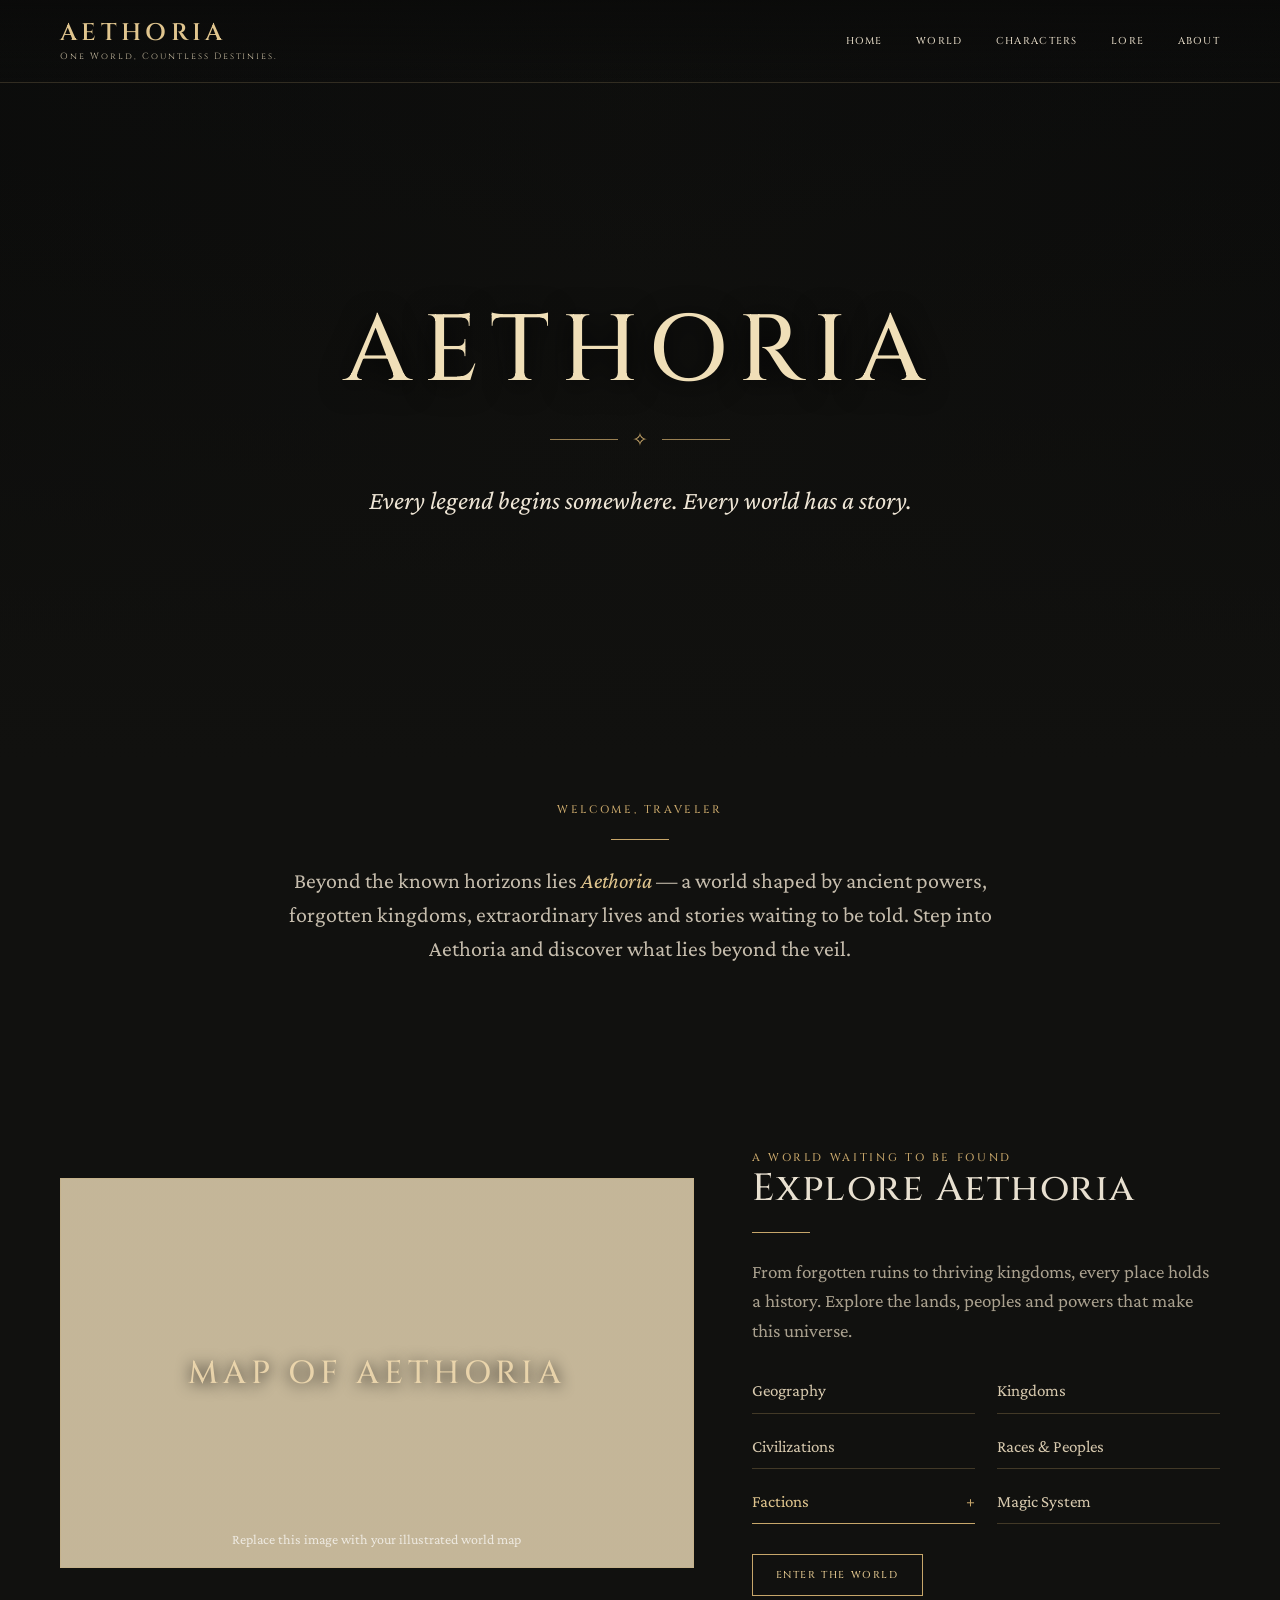
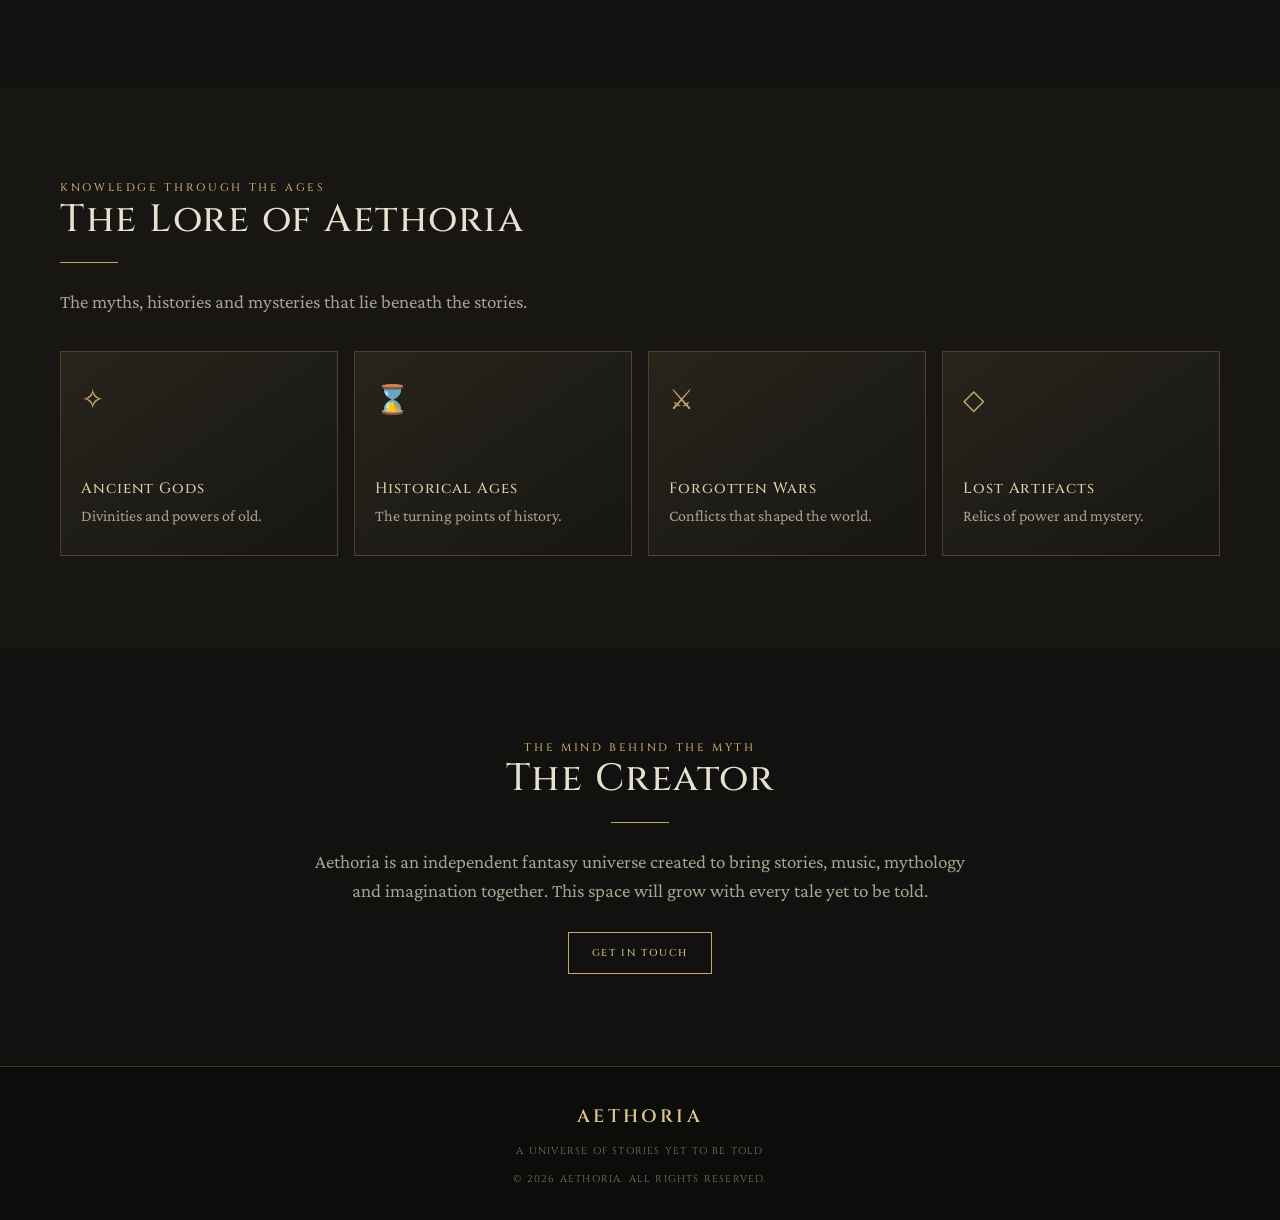
==== index.html @ 29b328fb "Update add file claude and tidy site" ====
<!DOCTYPE html>
<html lang="en">
<head>
  <meta charset="UTF-8" />
  <meta name="viewport" content="width=device-width, initial-scale=1.0" />
  <meta name="description" content="Aethoria — an epic fantasy universe of stories, kingdoms, legends and forgotten mysteries." />
  <title>AETHORIA</title>
  <link rel="preconnect" href="https://fonts.googleapis.com">
  <link rel="preconnect" href="https://fonts.gstatic.com" crossorigin>
  <link href="https://fonts.googleapis.com/css2?family=Cinzel:wght@400;500;600;700&family=Crimson+Pro:wght@400;500;600&display=swap" rel="stylesheet">
  <style>
    :root {
      --bg: #11110f;
      --panel: #1b1a16;
      --panel-2: #222019;
      --gold: #c7a66a;
      --gold-light: #e0c58e;
      --text: #e8e0d0;
      --muted: #aaa18f;
      --line: rgba(199, 166, 106, .27);
      --serif: "Crimson Pro", Georgia, serif;
      --display: "Cinzel", Georgia, serif;
      --content: 1160px;
    }

    * { box-sizing: border-box; }
    html { scroll-behavior: smooth; }
    body {
      margin: 0;
      background: var(--bg);
      color: var(--text);
      font-family: var(--serif);
      font-size: 19px;
      line-height: 1.55;
    }
    a { color: inherit; text-decoration: none; }
    button { font: inherit; }
    .container { width: min(var(--content), calc(100% - 48px)); margin: 0 auto; }
    .eyebrow {
      color: var(--gold);
      font: 500 11px/1.5 var(--display);
      letter-spacing: .24em;
      text-transform: uppercase;
    }
    .section { padding: 92px 0; }
    .section-heading { margin: 0 0 10px; font: 500 clamp(26px, 4vw, 38px)/1.2 var(--display); letter-spacing: .04em; }
    .section-intro { color: var(--muted); max-width: 620px; margin: 0 0 34px; }
    .gold-line { width: 58px; height: 1px; background: var(--gold); margin: 20px 0 24px; }

    /* Navigation */
    .site-header {
      position: absolute; z-index: 10; top: 0; left: 0; right: 0;
      border-bottom: 1px solid rgba(224, 197, 142, .18);
      background: linear-gradient(180deg, rgba(10,10,9,.76), transparent);
    }
    .nav {
      min-height: 82px; display: flex; align-items: center; justify-content: space-between; gap: 28px;
    }
    .brand { font: 600 24px/1 var(--display); letter-spacing: .18em; color: var(--gold-light); white-space: nowrap; }
    .brand small { display: block; margin-top: 7px; color: #c3b79e; font: 9px/1 var(--display); letter-spacing: .22em; }
    .nav-links { display: flex; align-items: center; gap: clamp(16px, 2.6vw, 34px); }
    .nav-links a { color: #ddd3c0; font: 500 10px var(--display); letter-spacing: .13em; transition: color .2s; }
    .nav-links a:hover { color: var(--gold-light); }
    .menu-toggle { display: none; color: var(--gold-light); background: none; border: 1px solid var(--line); padding: 8px 12px; }

    /* Hero */
    .hero {
      min-height: 760px; display: grid; place-items: center; text-align: center; position: relative; overflow: hidden;
      background:
        linear-gradient(180deg, rgba(9,10,10,.44) 0%, rgba(12,12,10,.26) 35%, #11110f 100%),
        linear-gradient(90deg, rgba(9,10,10,.52), rgba(9,10,10,.08), rgba(9,10,10,.52)),
        url("Images/ten-anh-cua-ban.jpg") center 43%/cover no-repeat;
    }
    .hero::after {
      content: ""; position: absolute; inset: auto 0 0; height: 180px;
      background: linear-gradient(transparent, var(--bg));
    }
    .hero-content { position: relative; z-index: 1; width: min(850px, calc(100% - 40px)); padding-top: 80px; }
    .hero-kicker { color: #e0c58e; font: 500 11px var(--display); letter-spacing: .34em; }
    .hero h1 { margin: 18px 0 12px; color: #f0dfb8; font: 500 clamp(48px, 10vw, 94px)/1 var(--display); letter-spacing: .12em; text-shadow: 0 4px 28px #000; }
    .hero-rule { display: flex; align-items: center; justify-content: center; gap: 14px; margin: 26px auto; color: var(--gold); }
    .hero-rule::before, .hero-rule::after { content: ""; width: 68px; height: 1px; background: var(--gold); opacity: .75; }
    .hero-tagline { color: #eee5d5; font-size: clamp(20px, 3vw, 26px); font-style: italic; margin: 0 auto 32px; }
    .button {
      display: inline-block; padding: 13px 23px; border: 1px solid var(--gold);
      color: var(--gold-light); font: 500 10px var(--display); letter-spacing: .16em; text-transform: uppercase;
      transition: .2s ease;
    }
    .button:hover { background: var(--gold); color: #17140e; }

    /* Introduction */
    .intro { text-align: center; padding-top: 42px; }
    .intro-copy { max-width: 760px; margin: 0 auto; color: #c6bdad; font-size: 22px; }
    .intro-copy em { color: var(--gold-light); }

    /* World */
    .world-layout { display: grid; grid-template-columns: 1.15fr .85fr; gap: 58px; align-items: center; }
    .map-art {
    min-height: 390px;
    position: relative;
    overflow: hidden;
    border: 1px solid var(--line);

    background:
        linear-gradient(rgba(21,18,13,.10), rgba(21,18,13,.10)),
        url("Images/aethoria-map.png") center/contain no-repeat;

    background-color: #d8c8a8;
    display: grid;
    place-items: center;
    }
    .map-art::before { content: "MAP OF AETHORIA"; color: rgba(242,220,177,.88); font: 500 clamp(20px,3vw,32px) var(--display); letter-spacing: .16em; text-shadow: 0 2px 15px #000; }
    .map-art::after { content: "Replace this image with your illustrated world map"; position: absolute; bottom: 16px; color: rgba(255,255,255,.7); font-size: 14px; }
    .world-copy p { color: var(--muted); }
    .world-list { display: grid; grid-template-columns: 1fr 1fr; gap: 12px 22px; margin: 25px 0 30px; }
    .world-list span { color: #d7c9ae; font-size: 17px; border-bottom: 1px solid var(--line); padding: 8px 0; }
    .world-toggle { color: var(--gold-light); font-size: 17px; text-align: left; background: none; border: 0; border-bottom: 1px solid var(--gold); padding: 8px 0; cursor: pointer; display: flex; justify-content: space-between; transition: color .2s; }
    .world-toggle::after { content: "+"; color: var(--gold); }
    .world-toggle[aria-expanded="true"]::after { content: "−"; }
    .world-toggle:hover { color: #f0dfb8; }

    /* Factions */
    .factions-panel { margin-top: 56px; padding-top: 40px; border-top: 1px solid var(--line); }
    .factions-panel[hidden] { display: none; }
    .faction-grid { display: grid; grid-template-columns: repeat(3, 1fr); gap: 20px; }
    .faction-card { padding: 26px 22px; border: 1px solid var(--line); background: linear-gradient(145deg, #27241c, #171612); transition: transform .25s, border-color .25s; }
    .faction-card:hover { transform: translateY(-4px); border-color: rgba(199,166,106,.55); }
    .faction-emblem { color: var(--gold); font-size: 30px; }
    .faction-card h3 { color: #e3d0a9; font: 500 17px var(--display); letter-spacing: .06em; margin: 16px 0 6px; }
    .faction-card p { color: var(--muted); font-size: 16px; margin: 0; }

    /* Lore */
    .lore { background: #171612; }
    .lore-grid { display: grid; grid-template-columns: repeat(4, 1fr); gap: 16px; }
    .lore-item { min-height: 205px; padding: 26px 20px; border: 1px solid var(--line); background: linear-gradient(145deg, #27241c, #171612); display: flex; flex-direction: column; justify-content: end; }
    .lore-symbol { color: var(--gold); font-size: 28px; margin-bottom: auto; }
    .lore-item h3 { color: #e3d0a9; font: 500 15px var(--display); letter-spacing: .06em; margin: 20px 0 5px; }
    .lore-item p { color: var(--muted); font-size: 16px; margin: 0; }

    /* Creator and footer */
    .creator { text-align: center; }
    .creator p { max-width: 650px; color: var(--muted); margin: 0 auto 26px; }
    footer { padding: 34px 0; border-top: 1px solid var(--line); background: #0c0c0a; text-align: center; }
    footer .brand { font-size: 18px; }
    footer p { color: #817969; font: 10px var(--display); letter-spacing: .12em; margin: 14px 0 0; }

    @media (max-width: 800px) {
      .nav { min-height: 72px; }
      .menu-toggle { display: block; }
      .nav-links { display: none; position: absolute; top: 72px; left: 0; right: 0; padding: 20px 24px; background: #14130f; border-bottom: 1px solid var(--line); flex-direction: column; align-items: flex-start; }
      .nav-links.open { display: flex; }
      .hero { min-height: 680px; }
      .world-layout { grid-template-columns: 1fr; gap: 30px; }
      .lore-grid { grid-template-columns: 1fr 1fr; }
      .faction-grid { grid-template-columns: 1fr 1fr; }
    }
    @media (max-width: 540px) {
      .container { width: min(100% - 32px, var(--content)); }
      .section { padding: 66px 0; }
      .hero { min-height: 620px; }
      .hero h1 { letter-spacing: .07em; }
      .lore-grid { grid-template-columns: 1fr 1fr; gap: 10px; }
      .lore-item { min-height: 175px; padding: 18px 14px; }
      .world-list { grid-template-columns: 1fr; }
      .faction-grid { grid-template-columns: 1fr; }
    }
  </style>
</head>
<body>
  <header class="site-header">
    <div class="container nav">
      <a class="brand" href="#home">AETHORIA<small>One World, Countless Destinies.</small></a>
      <button class="menu-toggle" aria-label="Toggle navigation" onclick="document.querySelector('.nav-links').classList.toggle('open')">MENU</button>
      <nav class="nav-links" aria-label="Main navigation">
        <a href="#home">HOME</a>
        <a href="#world">WORLD</a>
        <a href="#characters">CHARACTERS</a>
        <a href="#lore">LORE</a>
        <a href="#about">ABOUT</a>
      </nav>
    </div>
  </header>

  <main>
    <section class="hero" id="home">
      <div class="hero-content">
        <h1>AETHORIA</h1>
        <div class="hero-rule">✧</div>
        <p class="hero-tagline">Every legend begins somewhere. Every world has a story.</p>
      </div>
    </section>

    <section class="section intro">
      <div class="container">
        <div class="eyebrow">Welcome, traveler</div>
        <div class="gold-line" style="margin-left:auto;margin-right:auto"></div>
        <p class="intro-copy">
          Beyond the known horizons lies <em>Aethoria</em> — a world shaped by ancient powers,
          forgotten kingdoms, extraordinary lives and stories waiting to be told.
          Step into Aethoria and discover what lies beyond the veil.
        </p>
      </div>
    </section>

    <section class="section" id="world">
      <div class="container world-layout">
        <div class="map-art" role="img" aria-label="Placeholder for the illustrated map of Aethoria"></div>
        <div class="world-copy">
          <div class="eyebrow">A world waiting to be found</div>
          <h2 class="section-heading">Explore Aethoria</h2>
          <div class="gold-line"></div>
          <p>From forgotten ruins to thriving kingdoms, every place holds a history. Explore the lands, peoples and powers that make this universe.</p>
          <div class="world-list">
            <span>Geography</span><span>Kingdoms</span>
            <span>Civilizations</span><span>Races & Peoples</span>
            <button class="world-toggle" type="button" aria-expanded="false" aria-controls="factions">Factions</button><span>Magic System</span>
          </div>
          <a class="button" href="#">Enter the world</a>
        </div>
      </div>

      <div class="container factions-panel" id="factions" hidden>
        <div class="eyebrow">Powers that shape the realm</div>
        <h2 class="section-heading">The Factions</h2>
        <div class="gold-line"></div>
        <div class="faction-grid">
          <article class="faction-card">
            <div class="faction-emblem">♫</div>
            <h3>Sonic Legion</h3>
            <p>The Sonic Legion is the elite military force of the Skyrith,
              a proud and ancient race of winged beings who dwell among the highest peaks of Aethoria.
              Renowned for their extraordinary speed, aerial mastery, and unwavering discipline,
              the Legion commands the skies with unmatched precision and devastating force.
              Its warriors are among the finest of the Skyrith, bound by honor, loyalty, and an unshakable sense of superiority. To behold the Sonic Legion descending from the heavens is to witness the fury of the skies unleashed.
            </p>
          </article>
          <article class="faction-card">
            <div class="faction-emblem">⚔</div>
            <h3>Dragon Knight</h3>
            <p>Born of two worlds, yet accepted by neither, Dragon Knight is a half-blood child of the Skyrith and humankind.
              For his mixed heritage, his wings were severed in childhood, stripping him of the birthright of his mother's people.
              His mother was condemned to death, while the identity of his human father remains shrouded in mystery.
              Left to perish, he was saved by a small band of goblins, who became his unlikely companions.
              Yet fate had other plans for the outcast. Through courage, wit, and an extraordinary gift, he eventually forged a bond with a dragon - a creature few could ever hope to command.
              Now, astride his mighty companion, he wanders the vast lands of Aethoria, a lone traveler beneath the endless skies, belonging to no kingdom and bound by no borders.
            </p>
          </article>
        </div>
      </div>
    </section>

    <section class="section lore" id="lore">
      <div class="container">
        <div class="eyebrow">Knowledge through the ages</div>
        <h2 class="section-heading">The Lore of Aethoria</h2>
        <div class="gold-line"></div>
        <p class="section-intro">The myths, histories and mysteries that lie beneath the stories.</p>
        <div class="lore-grid">
          <article class="lore-item"><div class="lore-symbol">✧</div><h3>Ancient Gods</h3><p>Divinities and powers of old.</p></article>
          <article class="lore-item"><div class="lore-symbol">⌛</div><h3>Historical Ages</h3><p>The turning points of history.</p></article>
          <article class="lore-item"><div class="lore-symbol">⚔</div><h3>Forgotten Wars</h3><p>Conflicts that shaped the world.</p></article>
          <article class="lore-item"><div class="lore-symbol">◇</div><h3>Lost Artifacts</h3><p>Relics of power and mystery.</p></article>
        </div>
      </div>
    </section>

    <section class="section creator" id="about">
      <div class="container">
        <div class="eyebrow">The mind behind the myth</div>
        <h2 class="section-heading">The Creator</h2>
        <div class="gold-line" style="margin-left:auto;margin-right:auto"></div>
        <p>Aethoria is an independent fantasy universe created to bring stories, music, mythology and imagination together. This space will grow with every tale yet to be told.</p>
        <a class="button" href="mailto:hello@aethoria.com">Get in touch</a>
      </div>
    </section>
  </main>

  <footer>
    <a class="brand" href="#home">AETHORIA</a>
    <p>A UNIVERSE OF STORIES YET TO BE TOLD</p>
    <p>© <span id="year"></span> AETHORIA. ALL RIGHTS RESERVED.</p>
  </footer>

  <script>
    document.getElementById("year").textContent = new Date().getFullYear();
    document.querySelectorAll(".nav-links a").forEach(link => {
      link.addEventListener("click", () => document.querySelector(".nav-links").classList.remove("open"));
    });
    document.querySelectorAll(".world-toggle").forEach(toggle => {
      toggle.addEventListener("click", () => {
        const panel = document.getElementById(toggle.getAttribute("aria-controls"));
        const open = toggle.getAttribute("aria-expanded") !== "true";
        toggle.setAttribute("aria-expanded", open);
        panel.hidden = !open;
        if (open) panel.scrollIntoView({ behavior: "smooth", block: "start" });
      });
    });
  </script>
</body>
</html>
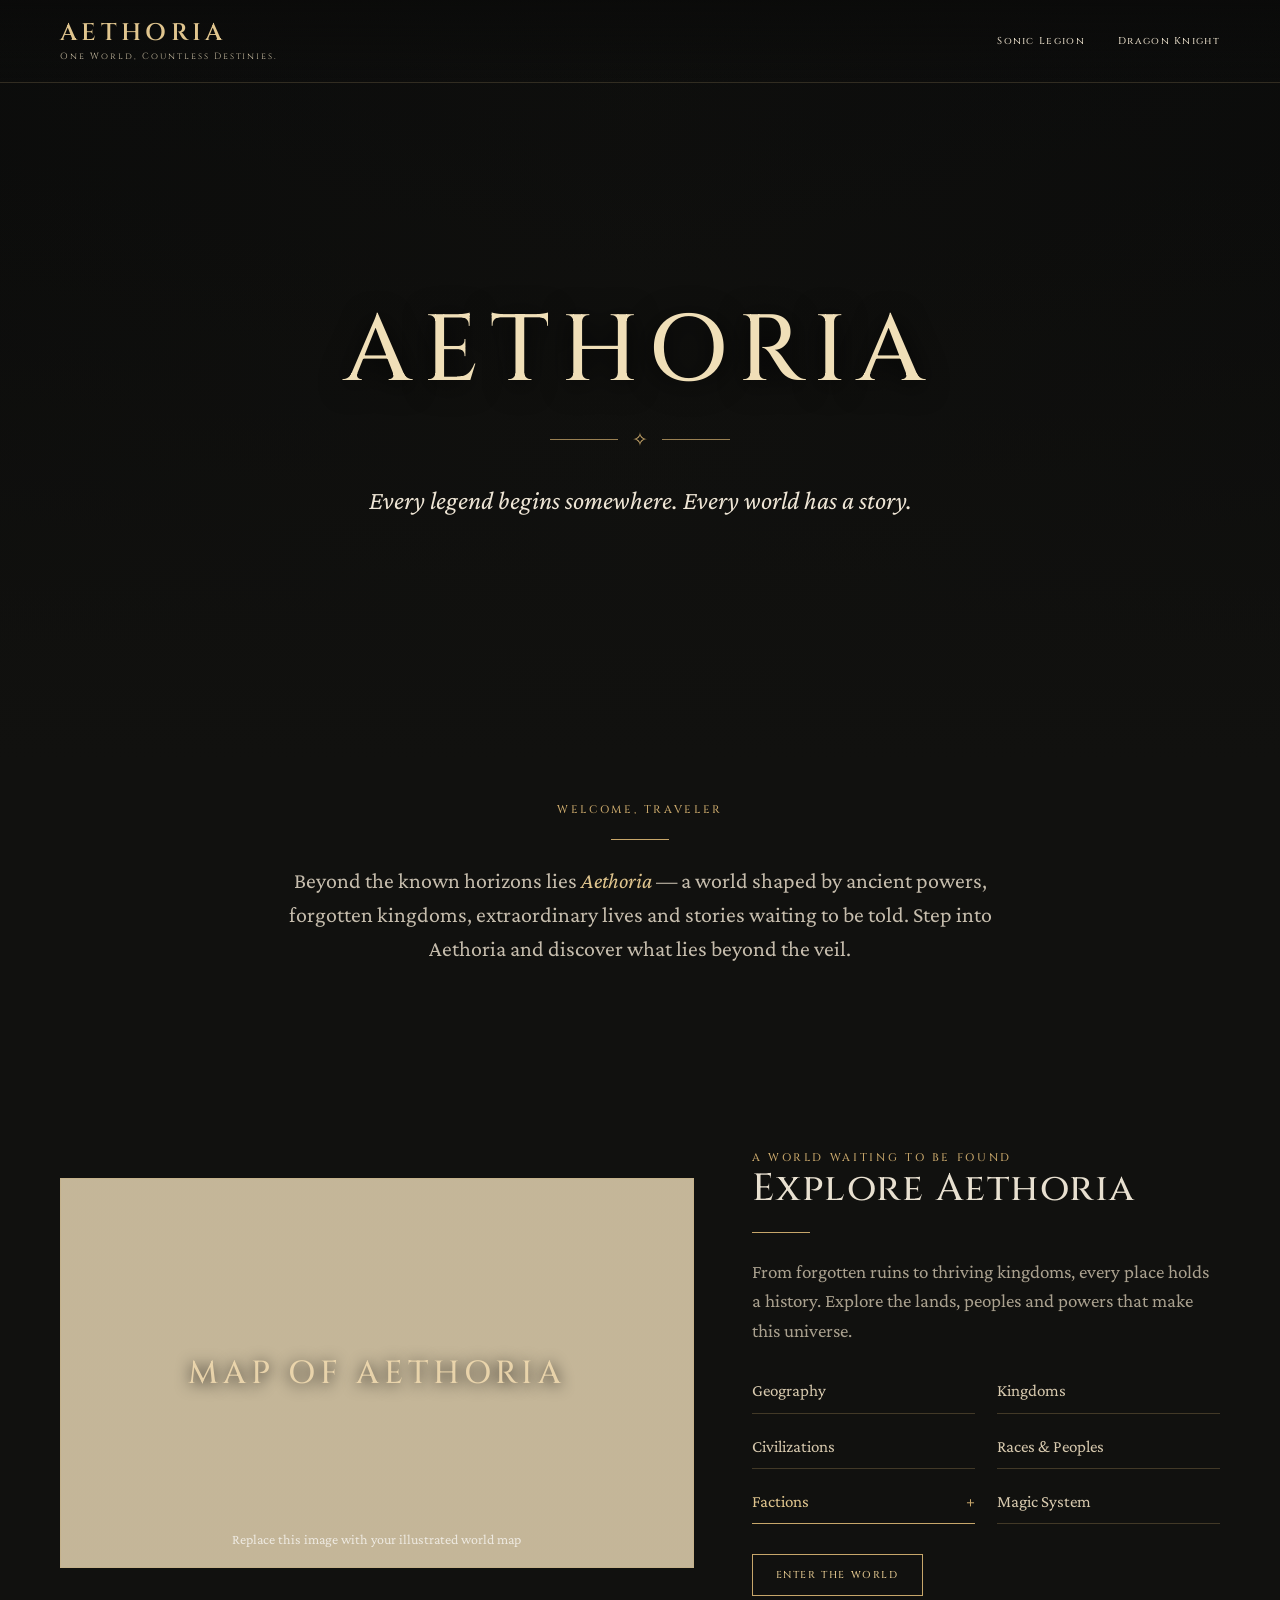
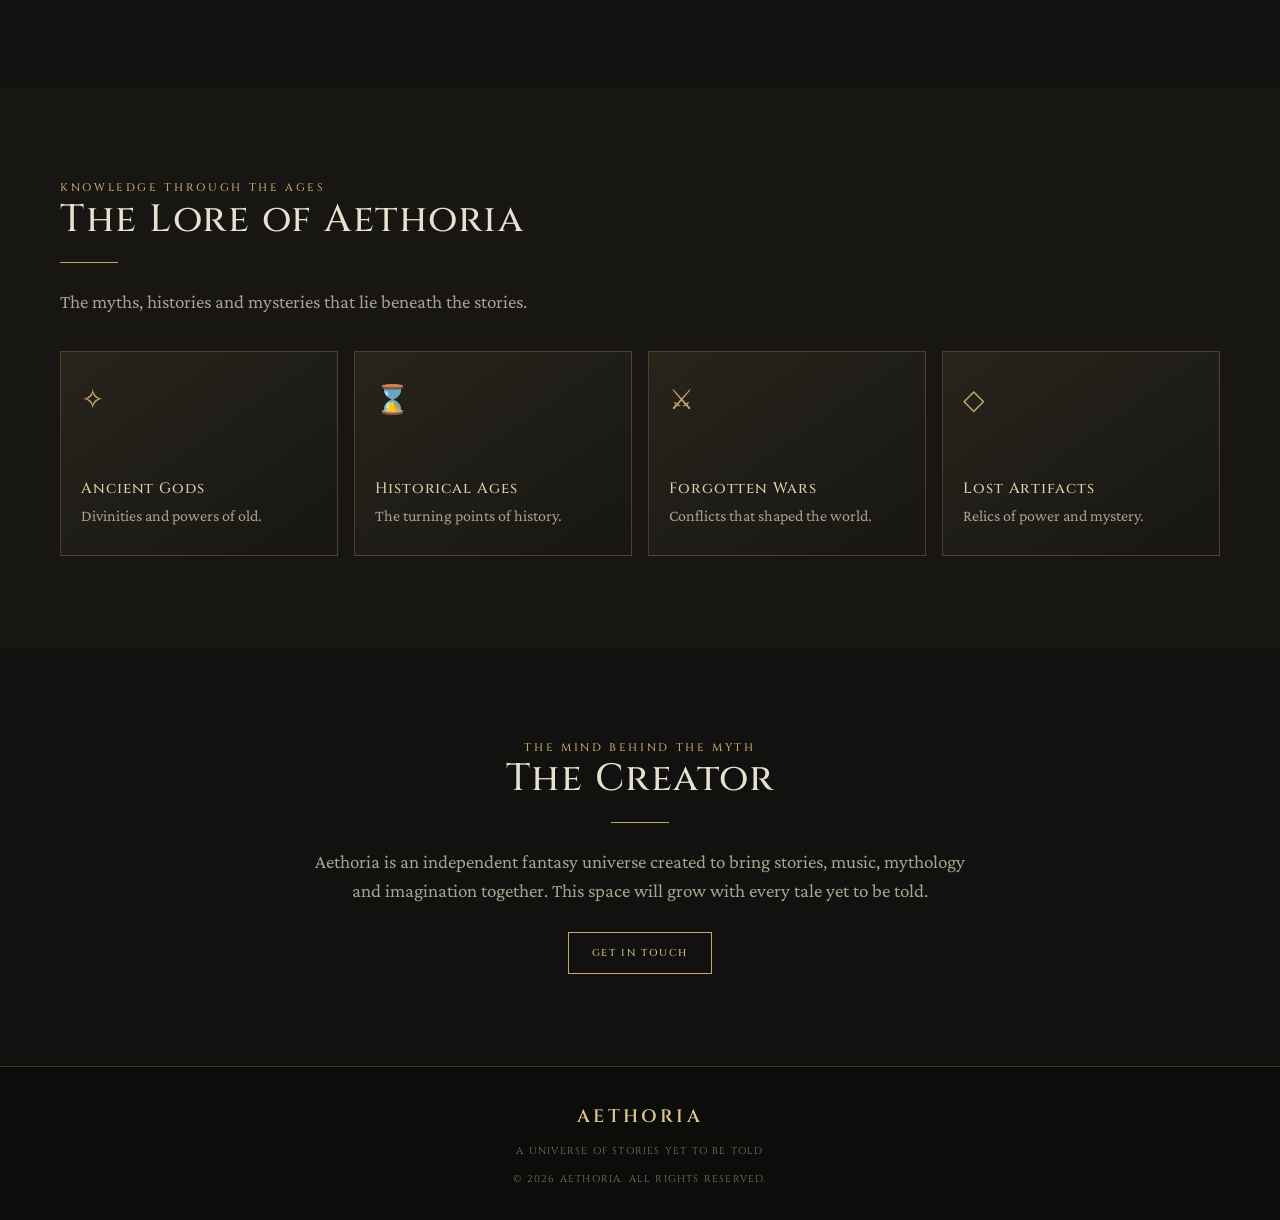
==== commit eb68f0f2: "Update" ====
--- a/index.html
+++ b/index.html
@@ -172,11 +172,8 @@
       <a class="brand" href="#home">AETHORIA<small>One World, Countless Destinies.</small></a>
       <button class="menu-toggle" aria-label="Toggle navigation" onclick="document.querySelector('.nav-links').classList.toggle('open')">MENU</button>
       <nav class="nav-links" aria-label="Main navigation">
-        <a href="#home">HOME</a>
-        <a href="#world">WORLD</a>
-        <a href="#characters">CHARACTERS</a>
-        <a href="#lore">LORE</a>
-        <a href="#about">ABOUT</a>
+        <a href="#sonic-legion">Sonic Legion</a>
+        <a href="#dragon-knight">Dragon Knight</a>
       </nav>
     </div>
   </header>
@@ -224,7 +221,7 @@
         <h2 class="section-heading">The Factions</h2>
         <div class="gold-line"></div>
         <div class="faction-grid">
-          <article class="faction-card">
+          <article class="faction-card" id="sonic-legion">
             <div class="faction-emblem">♫</div>
             <h3>Sonic Legion</h3>
             <p>The Sonic Legion is the elite military force of the Skyrith,
@@ -234,7 +231,7 @@
               Its warriors are among the finest of the Skyrith, bound by honor, loyalty, and an unshakable sense of superiority. To behold the Sonic Legion descending from the heavens is to witness the fury of the skies unleashed.
             </p>
           </article>
-          <article class="faction-card">
+          <article class="faction-card" id="dragon-knight">
             <div class="faction-emblem">⚔</div>
             <h3>Dragon Knight</h3>
             <p>Born of two worlds, yet accepted by neither, Dragon Knight is a half-blood child of the Skyrith and humankind.
@@ -284,7 +281,17 @@
   <script>
     document.getElementById("year").textContent = new Date().getFullYear();
     document.querySelectorAll(".nav-links a").forEach(link => {
-      link.addEventListener("click", () => document.querySelector(".nav-links").classList.remove("open"));
+      link.addEventListener("click", event => {
+        document.querySelector(".nav-links").classList.remove("open");
+        const target = document.querySelector(link.getAttribute("href"));
+        const panel = target.closest(".factions-panel");
+        if (panel.hidden) {
+          event.preventDefault();
+          panel.hidden = false;
+          document.querySelector('.world-toggle[aria-controls="factions"]').setAttribute("aria-expanded", "true");
+          target.scrollIntoView({ behavior: "smooth", block: "start" });
+        }
+      });
     });
     document.querySelectorAll(".world-toggle").forEach(toggle => {
       toggle.addEventListener("click", () => {
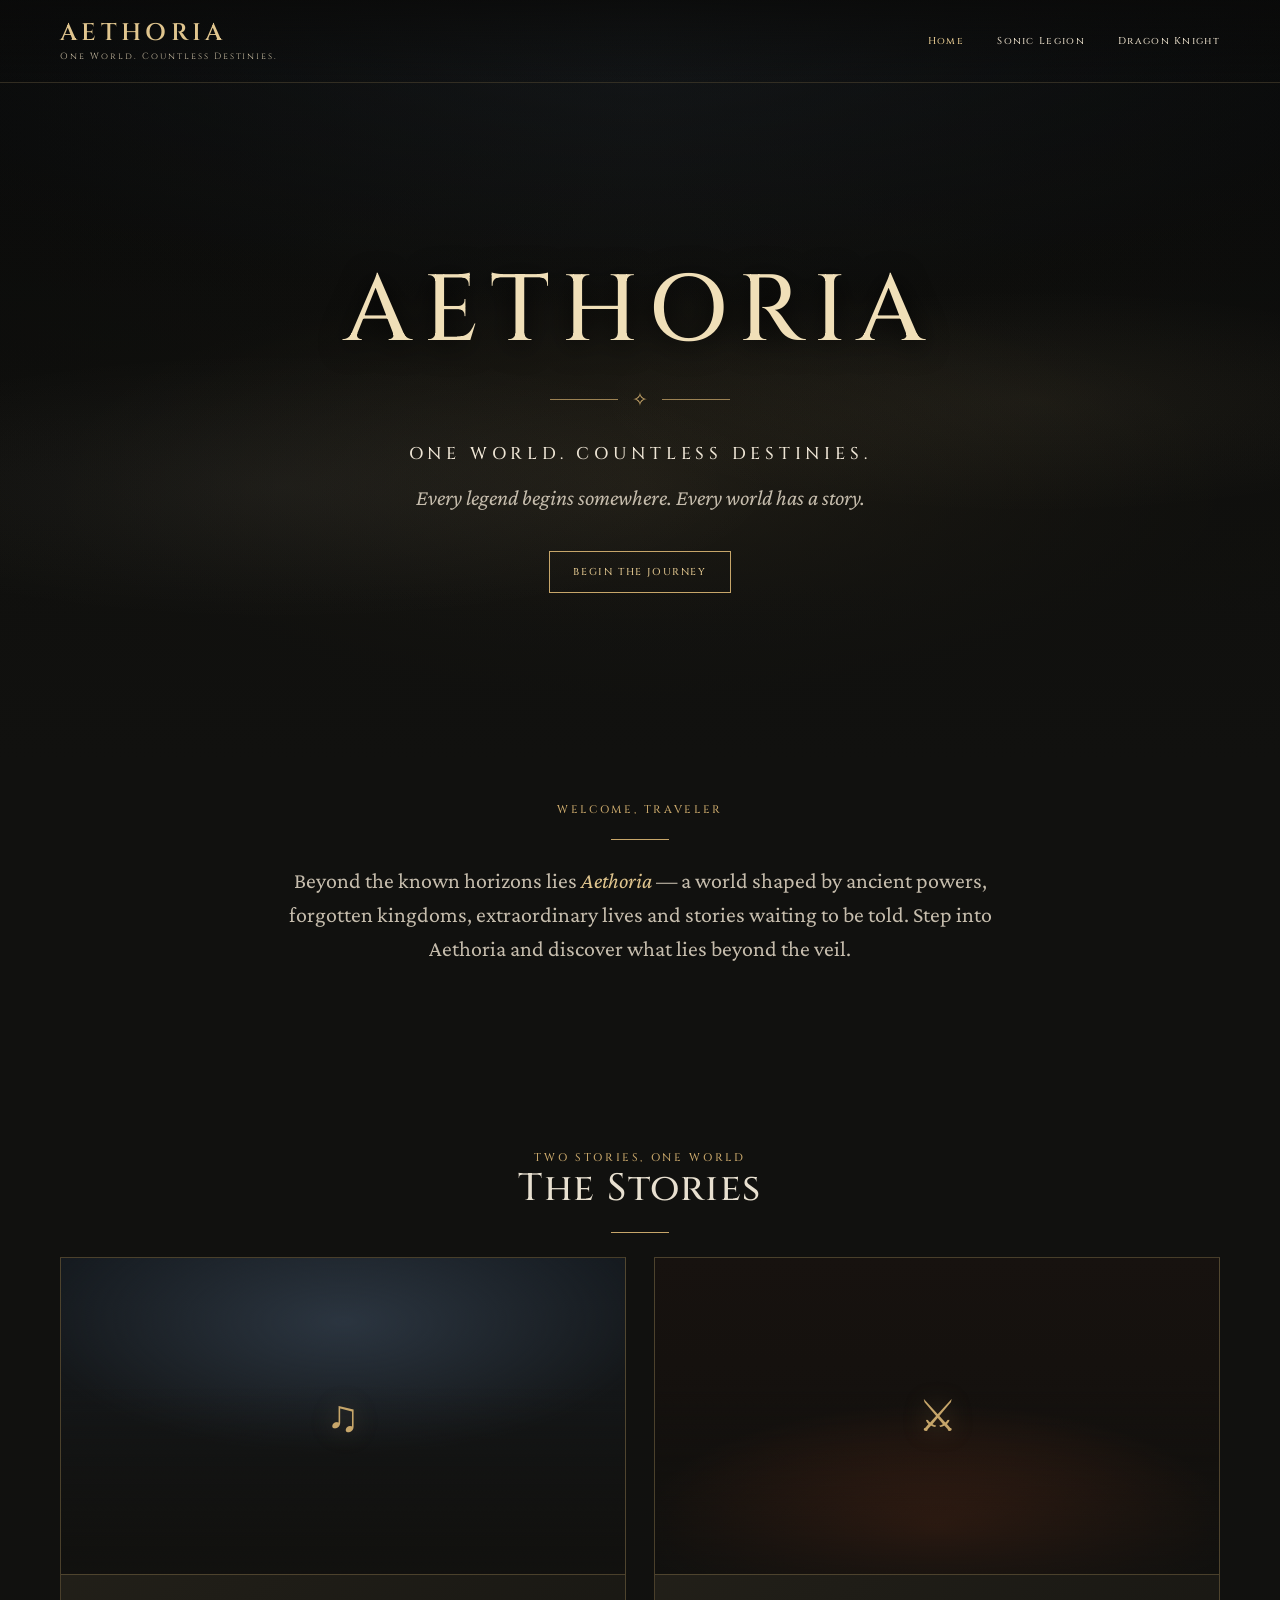
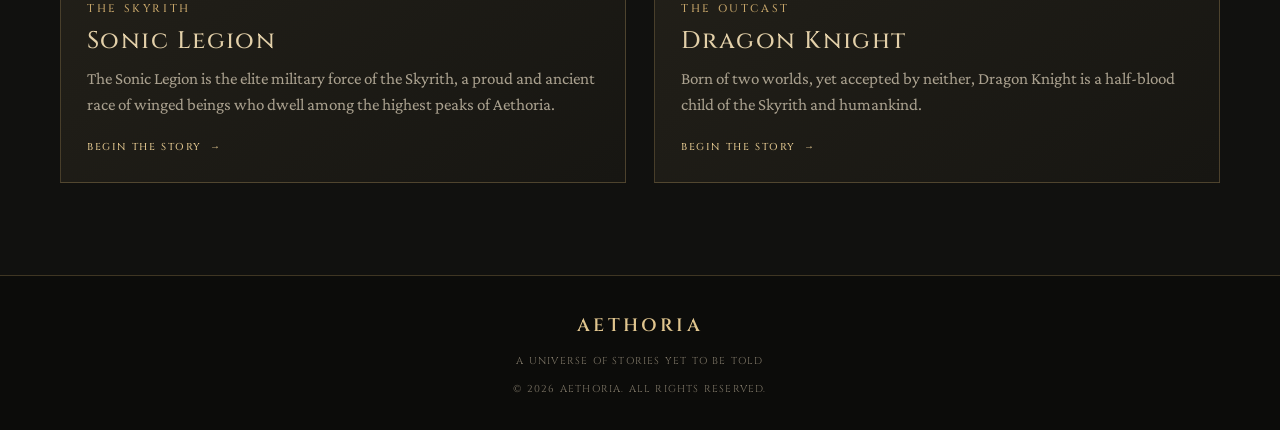
==== commit 5b91c71c: "Restructure Aethoria into a story-focused site Refocus the site on the two storylines, Sonic Legion " ====
--- a/index.html
+++ b/index.html
@@ -8,189 +8,39 @@
   <link rel="preconnect" href="https://fonts.googleapis.com">
   <link rel="preconnect" href="https://fonts.gstatic.com" crossorigin>
   <link href="https://fonts.googleapis.com/css2?family=Cinzel:wght@400;500;600;700&family=Crimson+Pro:wght@400;500;600&display=swap" rel="stylesheet">
-  <style>
-    :root {
-      --bg: #11110f;
-      --panel: #1b1a16;
-      --panel-2: #222019;
-      --gold: #c7a66a;
-      --gold-light: #e0c58e;
-      --text: #e8e0d0;
-      --muted: #aaa18f;
-      --line: rgba(199, 166, 106, .27);
-      --serif: "Crimson Pro", Georgia, serif;
-      --display: "Cinzel", Georgia, serif;
-      --content: 1160px;
-    }
-
-    * { box-sizing: border-box; }
-    html { scroll-behavior: smooth; }
-    body {
-      margin: 0;
-      background: var(--bg);
-      color: var(--text);
-      font-family: var(--serif);
-      font-size: 19px;
-      line-height: 1.55;
-    }
-    a { color: inherit; text-decoration: none; }
-    button { font: inherit; }
-    .container { width: min(var(--content), calc(100% - 48px)); margin: 0 auto; }
-    .eyebrow {
-      color: var(--gold);
-      font: 500 11px/1.5 var(--display);
-      letter-spacing: .24em;
-      text-transform: uppercase;
-    }
-    .section { padding: 92px 0; }
-    .section-heading { margin: 0 0 10px; font: 500 clamp(26px, 4vw, 38px)/1.2 var(--display); letter-spacing: .04em; }
-    .section-intro { color: var(--muted); max-width: 620px; margin: 0 0 34px; }
-    .gold-line { width: 58px; height: 1px; background: var(--gold); margin: 20px 0 24px; }
-
-    /* Navigation */
-    .site-header {
-      position: absolute; z-index: 10; top: 0; left: 0; right: 0;
-      border-bottom: 1px solid rgba(224, 197, 142, .18);
-      background: linear-gradient(180deg, rgba(10,10,9,.76), transparent);
-    }
-    .nav {
-      min-height: 82px; display: flex; align-items: center; justify-content: space-between; gap: 28px;
-    }
-    .brand { font: 600 24px/1 var(--display); letter-spacing: .18em; color: var(--gold-light); white-space: nowrap; }
-    .brand small { display: block; margin-top: 7px; color: #c3b79e; font: 9px/1 var(--display); letter-spacing: .22em; }
-    .nav-links { display: flex; align-items: center; gap: clamp(16px, 2.6vw, 34px); }
-    .nav-links a { color: #ddd3c0; font: 500 10px var(--display); letter-spacing: .13em; transition: color .2s; }
-    .nav-links a:hover { color: var(--gold-light); }
-    .menu-toggle { display: none; color: var(--gold-light); background: none; border: 1px solid var(--line); padding: 8px 12px; }
-
-    /* Hero */
-    .hero {
-      min-height: 760px; display: grid; place-items: center; text-align: center; position: relative; overflow: hidden;
-      background:
-        linear-gradient(180deg, rgba(9,10,10,.44) 0%, rgba(12,12,10,.26) 35%, #11110f 100%),
-        linear-gradient(90deg, rgba(9,10,10,.52), rgba(9,10,10,.08), rgba(9,10,10,.52)),
-        url("Images/ten-anh-cua-ban.jpg") center 43%/cover no-repeat;
-    }
-    .hero::after {
-      content: ""; position: absolute; inset: auto 0 0; height: 180px;
-      background: linear-gradient(transparent, var(--bg));
-    }
-    .hero-content { position: relative; z-index: 1; width: min(850px, calc(100% - 40px)); padding-top: 80px; }
-    .hero-kicker { color: #e0c58e; font: 500 11px var(--display); letter-spacing: .34em; }
-    .hero h1 { margin: 18px 0 12px; color: #f0dfb8; font: 500 clamp(48px, 10vw, 94px)/1 var(--display); letter-spacing: .12em; text-shadow: 0 4px 28px #000; }
-    .hero-rule { display: flex; align-items: center; justify-content: center; gap: 14px; margin: 26px auto; color: var(--gold); }
-    .hero-rule::before, .hero-rule::after { content: ""; width: 68px; height: 1px; background: var(--gold); opacity: .75; }
-    .hero-tagline { color: #eee5d5; font-size: clamp(20px, 3vw, 26px); font-style: italic; margin: 0 auto 32px; }
-    .button {
-      display: inline-block; padding: 13px 23px; border: 1px solid var(--gold);
-      color: var(--gold-light); font: 500 10px var(--display); letter-spacing: .16em; text-transform: uppercase;
-      transition: .2s ease;
-    }
-    .button:hover { background: var(--gold); color: #17140e; }
-
-    /* Introduction */
-    .intro { text-align: center; padding-top: 42px; }
-    .intro-copy { max-width: 760px; margin: 0 auto; color: #c6bdad; font-size: 22px; }
-    .intro-copy em { color: var(--gold-light); }
-
-    /* World */
-    .world-layout { display: grid; grid-template-columns: 1.15fr .85fr; gap: 58px; align-items: center; }
-    .map-art {
-    min-height: 390px;
-    position: relative;
-    overflow: hidden;
-    border: 1px solid var(--line);
-
-    background:
-        linear-gradient(rgba(21,18,13,.10), rgba(21,18,13,.10)),
-        url("Images/aethoria-map.png") center/contain no-repeat;
-
-    background-color: #d8c8a8;
-    display: grid;
-    place-items: center;
-    }
-    .map-art::before { content: "MAP OF AETHORIA"; color: rgba(242,220,177,.88); font: 500 clamp(20px,3vw,32px) var(--display); letter-spacing: .16em; text-shadow: 0 2px 15px #000; }
-    .map-art::after { content: "Replace this image with your illustrated world map"; position: absolute; bottom: 16px; color: rgba(255,255,255,.7); font-size: 14px; }
-    .world-copy p { color: var(--muted); }
-    .world-list { display: grid; grid-template-columns: 1fr 1fr; gap: 12px 22px; margin: 25px 0 30px; }
-    .world-list span { color: #d7c9ae; font-size: 17px; border-bottom: 1px solid var(--line); padding: 8px 0; }
-    .world-toggle { color: var(--gold-light); font-size: 17px; text-align: left; background: none; border: 0; border-bottom: 1px solid var(--gold); padding: 8px 0; cursor: pointer; display: flex; justify-content: space-between; transition: color .2s; }
-    .world-toggle::after { content: "+"; color: var(--gold); }
-    .world-toggle[aria-expanded="true"]::after { content: "−"; }
-    .world-toggle:hover { color: #f0dfb8; }
-
-    /* Factions */
-    .factions-panel { margin-top: 56px; padding-top: 40px; border-top: 1px solid var(--line); }
-    .factions-panel[hidden] { display: none; }
-    .faction-grid { display: grid; grid-template-columns: repeat(3, 1fr); gap: 20px; }
-    .faction-card { padding: 26px 22px; border: 1px solid var(--line); background: linear-gradient(145deg, #27241c, #171612); transition: transform .25s, border-color .25s; }
-    .faction-card:hover { transform: translateY(-4px); border-color: rgba(199,166,106,.55); }
-    .faction-emblem { color: var(--gold); font-size: 30px; }
-    .faction-card h3 { color: #e3d0a9; font: 500 17px var(--display); letter-spacing: .06em; margin: 16px 0 6px; }
-    .faction-card p { color: var(--muted); font-size: 16px; margin: 0; }
-
-    /* Lore */
-    .lore { background: #171612; }
-    .lore-grid { display: grid; grid-template-columns: repeat(4, 1fr); gap: 16px; }
-    .lore-item { min-height: 205px; padding: 26px 20px; border: 1px solid var(--line); background: linear-gradient(145deg, #27241c, #171612); display: flex; flex-direction: column; justify-content: end; }
-    .lore-symbol { color: var(--gold); font-size: 28px; margin-bottom: auto; }
-    .lore-item h3 { color: #e3d0a9; font: 500 15px var(--display); letter-spacing: .06em; margin: 20px 0 5px; }
-    .lore-item p { color: var(--muted); font-size: 16px; margin: 0; }
-
-    /* Creator and footer */
-    .creator { text-align: center; }
-    .creator p { max-width: 650px; color: var(--muted); margin: 0 auto 26px; }
-    footer { padding: 34px 0; border-top: 1px solid var(--line); background: #0c0c0a; text-align: center; }
-    footer .brand { font-size: 18px; }
-    footer p { color: #817969; font: 10px var(--display); letter-spacing: .12em; margin: 14px 0 0; }
-
-    @media (max-width: 800px) {
-      .nav { min-height: 72px; }
-      .menu-toggle { display: block; }
-      .nav-links { display: none; position: absolute; top: 72px; left: 0; right: 0; padding: 20px 24px; background: #14130f; border-bottom: 1px solid var(--line); flex-direction: column; align-items: flex-start; }
-      .nav-links.open { display: flex; }
-      .hero { min-height: 680px; }
-      .world-layout { grid-template-columns: 1fr; gap: 30px; }
-      .lore-grid { grid-template-columns: 1fr 1fr; }
-      .faction-grid { grid-template-columns: 1fr 1fr; }
-    }
-    @media (max-width: 540px) {
-      .container { width: min(100% - 32px, var(--content)); }
-      .section { padding: 66px 0; }
-      .hero { min-height: 620px; }
-      .hero h1 { letter-spacing: .07em; }
-      .lore-grid { grid-template-columns: 1fr 1fr; gap: 10px; }
-      .lore-item { min-height: 175px; padding: 18px 14px; }
-      .world-list { grid-template-columns: 1fr; }
-      .faction-grid { grid-template-columns: 1fr; }
-    }
-  </style>
+  <link rel="stylesheet" href="assets/style.css">
+  <script>document.documentElement.classList.add("js");</script>
+  <script src="assets/main.js" defer></script>
 </head>
 <body>
   <header class="site-header">
     <div class="container nav">
-      <a class="brand" href="#home">AETHORIA<small>One World, Countless Destinies.</small></a>
-      <button class="menu-toggle" aria-label="Toggle navigation" onclick="document.querySelector('.nav-links').classList.toggle('open')">MENU</button>
-      <nav class="nav-links" aria-label="Main navigation">
-        <a href="#sonic-legion">Sonic Legion</a>
-        <a href="#dragon-knight">Dragon Knight</a>
+      <a class="brand" href="index.html">AETHORIA<small>One World. Countless Destinies.</small></a>
+      <button class="menu-toggle" type="button" aria-label="Toggle navigation" aria-controls="site-nav" aria-expanded="false">MENU</button>
+      <nav class="nav-links" id="site-nav" aria-label="Main navigation">
+        <a href="index.html" aria-current="page">Home</a>
+        <a href="sonic-legion.html">Sonic Legion</a>
+        <a href="dragon-knight.html">Dragon Knight</a>
       </nav>
     </div>
   </header>
 
   <main>
+    <!-- Hero image: set --hero-image in assets/style.css (IMAGE SLOTS) -->
     <section class="hero" id="home">
       <div class="hero-content">
         <h1>AETHORIA</h1>
         <div class="hero-rule">✧</div>
-        <p class="hero-tagline">Every legend begins somewhere. Every world has a story.</p>
+        <p class="hero-tagline">One World. Countless Destinies.</p>
+        <p class="hero-subline">Every legend begins somewhere. Every world has a story.</p>
+        <a class="button" href="#stories">Begin the journey</a>
       </div>
     </section>
 
     <section class="section intro">
-      <div class="container">
+      <div class="container reveal">
         <div class="eyebrow">Welcome, traveler</div>
-        <div class="gold-line" style="margin-left:auto;margin-right:auto"></div>
+        <div class="gold-line center"></div>
         <p class="intro-copy">
           Beyond the known horizons lies <em>Aethoria</em> — a world shaped by ancient powers,
           forgotten kingdoms, extraordinary lives and stories waiting to be told.
@@ -199,109 +49,44 @@
       </div>
     </section>
 
-    <section class="section" id="world">
-      <div class="container world-layout">
-        <div class="map-art" role="img" aria-label="Placeholder for the illustrated map of Aethoria"></div>
-        <div class="world-copy">
-          <div class="eyebrow">A world waiting to be found</div>
-          <h2 class="section-heading">Explore Aethoria</h2>
-          <div class="gold-line"></div>
-          <p>From forgotten ruins to thriving kingdoms, every place holds a history. Explore the lands, peoples and powers that make this universe.</p>
-          <div class="world-list">
-            <span>Geography</span><span>Kingdoms</span>
-            <span>Civilizations</span><span>Races & Peoples</span>
-            <button class="world-toggle" type="button" aria-expanded="false" aria-controls="factions">Factions</button><span>Magic System</span>
-          </div>
-          <a class="button" href="#">Enter the world</a>
+    <section class="section stories" id="stories">
+      <div class="container">
+        <div class="reveal">
+          <div class="eyebrow">Two stories, one world</div>
+          <h2 class="section-heading">The Stories</h2>
+          <div class="gold-line center"></div>
         </div>
-      </div>
-
-      <div class="container factions-panel" id="factions" hidden>
-        <div class="eyebrow">Powers that shape the realm</div>
-        <h2 class="section-heading">The Factions</h2>
-        <div class="gold-line"></div>
-        <div class="faction-grid">
-          <article class="faction-card" id="sonic-legion">
-            <div class="faction-emblem">♫</div>
-            <h3>Sonic Legion</h3>
-            <p>The Sonic Legion is the elite military force of the Skyrith,
-              a proud and ancient race of winged beings who dwell among the highest peaks of Aethoria.
-              Renowned for their extraordinary speed, aerial mastery, and unwavering discipline,
-              the Legion commands the skies with unmatched precision and devastating force.
-              Its warriors are among the finest of the Skyrith, bound by honor, loyalty, and an unshakable sense of superiority. To behold the Sonic Legion descending from the heavens is to witness the fury of the skies unleashed.
-            </p>
-          </article>
-          <article class="faction-card" id="dragon-knight">
-            <div class="faction-emblem">⚔</div>
-            <h3>Dragon Knight</h3>
-            <p>Born of two worlds, yet accepted by neither, Dragon Knight is a half-blood child of the Skyrith and humankind.
-              For his mixed heritage, his wings were severed in childhood, stripping him of the birthright of his mother's people.
-              His mother was condemned to death, while the identity of his human father remains shrouded in mystery.
-              Left to perish, he was saved by a small band of goblins, who became his unlikely companions.
-              Yet fate had other plans for the outcast. Through courage, wit, and an extraordinary gift, he eventually forged a bond with a dragon - a creature few could ever hope to command.
-              Now, astride his mighty companion, he wanders the vast lands of Aethoria, a lone traveler beneath the endless skies, belonging to no kingdom and bound by no borders.
-            </p>
-          </article>
+        <div class="story-grid">
+          <a class="story-card reveal" href="sonic-legion.html">
+            <!-- Card image: set --art-image for .story-art--sonic in assets/style.css -->
+            <div class="story-art story-art--sonic"><span class="story-emblem" aria-hidden="true">♫</span></div>
+            <div class="story-body">
+              <div class="eyebrow">The Skyrith</div>
+              <h3>Sonic Legion</h3>
+              <p>The Sonic Legion is the elite military force of the Skyrith,
+                a proud and ancient race of winged beings who dwell among the highest peaks of Aethoria.</p>
+              <span class="story-link">Begin the story</span>
+            </div>
+          </a>
+          <a class="story-card reveal" href="dragon-knight.html">
+            <!-- Card image: set --art-image for .story-art--dragon in assets/style.css -->
+            <div class="story-art story-art--dragon"><span class="story-emblem" aria-hidden="true">⚔</span></div>
+            <div class="story-body">
+              <div class="eyebrow">The Outcast</div>
+              <h3>Dragon Knight</h3>
+              <p>Born of two worlds, yet accepted by neither, Dragon Knight is a half-blood child of the Skyrith and humankind.</p>
+              <span class="story-link">Begin the story</span>
+            </div>
+          </a>
         </div>
-      </div>
-    </section>
-
-    <section class="section lore" id="lore">
-      <div class="container">
-        <div class="eyebrow">Knowledge through the ages</div>
-        <h2 class="section-heading">The Lore of Aethoria</h2>
-        <div class="gold-line"></div>
-        <p class="section-intro">The myths, histories and mysteries that lie beneath the stories.</p>
-        <div class="lore-grid">
-          <article class="lore-item"><div class="lore-symbol">✧</div><h3>Ancient Gods</h3><p>Divinities and powers of old.</p></article>
-          <article class="lore-item"><div class="lore-symbol">⌛</div><h3>Historical Ages</h3><p>The turning points of history.</p></article>
-          <article class="lore-item"><div class="lore-symbol">⚔</div><h3>Forgotten Wars</h3><p>Conflicts that shaped the world.</p></article>
-          <article class="lore-item"><div class="lore-symbol">◇</div><h3>Lost Artifacts</h3><p>Relics of power and mystery.</p></article>
-        </div>
-      </div>
-    </section>
-
-    <section class="section creator" id="about">
-      <div class="container">
-        <div class="eyebrow">The mind behind the myth</div>
-        <h2 class="section-heading">The Creator</h2>
-        <div class="gold-line" style="margin-left:auto;margin-right:auto"></div>
-        <p>Aethoria is an independent fantasy universe created to bring stories, music, mythology and imagination together. This space will grow with every tale yet to be told.</p>
-        <a class="button" href="mailto:hello@aethoria.com">Get in touch</a>
       </div>
     </section>
   </main>
 
   <footer>
-    <a class="brand" href="#home">AETHORIA</a>
+    <a class="brand" href="index.html">AETHORIA</a>
     <p>A UNIVERSE OF STORIES YET TO BE TOLD</p>
     <p>© <span id="year"></span> AETHORIA. ALL RIGHTS RESERVED.</p>
   </footer>
-
-  <script>
-    document.getElementById("year").textContent = new Date().getFullYear();
-    document.querySelectorAll(".nav-links a").forEach(link => {
-      link.addEventListener("click", event => {
-        document.querySelector(".nav-links").classList.remove("open");
-        const target = document.querySelector(link.getAttribute("href"));
-        const panel = target.closest(".factions-panel");
-        if (panel.hidden) {
-          event.preventDefault();
-          panel.hidden = false;
-          document.querySelector('.world-toggle[aria-controls="factions"]').setAttribute("aria-expanded", "true");
-          target.scrollIntoView({ behavior: "smooth", block: "start" });
-        }
-      });
-    });
-    document.querySelectorAll(".world-toggle").forEach(toggle => {
-      toggle.addEventListener("click", () => {
-        const panel = document.getElementById(toggle.getAttribute("aria-controls"));
-        const open = toggle.getAttribute("aria-expanded") !== "true";
-        toggle.setAttribute("aria-expanded", open);
-        panel.hidden = !open;
-        if (open) panel.scrollIntoView({ behavior: "smooth", block: "start" });
-      });
-    });
-  </script>
 </body>
 </html>
--- a/assets/style.css
+++ b/assets/style.css
@@ -0,0 +1,233 @@
+/* AETHORIA — shared stylesheet for all pages */
+
+:root {
+  --bg: #11110f;
+  --gold: #c7a66a;
+  --gold-light: #e0c58e;
+  --text: #e8e0d0;
+  --muted: #aaa18f;
+  --line: rgba(199, 166, 106, .27);
+  --serif: "Crimson Pro", Georgia, serif;
+  --display: "Cinzel", Georgia, serif;
+  --content: 1160px;
+}
+
+/* ------------------------------------------------------------------
+   IMAGE SLOTS — replace "none" with url("../Images/your-file.jpg")
+   when the final illustrations are ready. Until then, the dark
+   atmospheric gradients below are shown instead.
+   ------------------------------------------------------------------ */
+.hero              { --hero-image: none; }   /* Home hero, e.g. url("../Images/hero-home.jpg") */
+.hero--sonic       { --hero-image: none; }   /* Sonic Legion page hero, e.g. url("../Images/sonic-legion-hero.jpg") */
+.hero--dragon      { --hero-image: none; }   /* Dragon Knight page hero, e.g. url("../Images/dragon-knight-hero.jpg") */
+.story-art--sonic  { --art-image: none; }    /* Sonic Legion card, e.g. url("../Images/sonic-legion.jpg") */
+.story-art--dragon { --art-image: none; }    /* Dragon Knight card, e.g. url("../Images/dragon-knight.jpg") */
+
+* { box-sizing: border-box; }
+html { scroll-behavior: smooth; }
+body {
+  margin: 0;
+  background: var(--bg);
+  color: var(--text);
+  font-family: var(--serif);
+  font-size: 19px;
+  line-height: 1.55;
+}
+a { color: inherit; text-decoration: none; }
+button { font: inherit; }
+.container { width: min(var(--content), calc(100% - 48px)); margin: 0 auto; }
+.eyebrow {
+  color: var(--gold);
+  font: 500 11px/1.5 var(--display);
+  letter-spacing: .24em;
+  text-transform: uppercase;
+}
+.section { padding: 92px 0; }
+.section-heading { margin: 0 0 10px; font: 500 clamp(26px, 4vw, 38px)/1.2 var(--display); letter-spacing: .04em; }
+.gold-line { width: 58px; height: 1px; background: var(--gold); margin: 20px 0 24px; }
+.gold-line.center { margin-left: auto; margin-right: auto; }
+
+/* Navigation */
+.site-header {
+  position: absolute; z-index: 10; top: 0; left: 0; right: 0;
+  border-bottom: 1px solid rgba(224, 197, 142, .18);
+  background: linear-gradient(180deg, rgba(10,10,9,.76), transparent);
+}
+.nav {
+  min-height: 82px; display: flex; align-items: center; justify-content: space-between; gap: 28px;
+}
+.brand { font: 600 24px/1 var(--display); letter-spacing: .18em; color: var(--gold-light); white-space: nowrap; }
+.brand small { display: block; margin-top: 7px; color: #c3b79e; font: 9px/1 var(--display); letter-spacing: .22em; }
+.nav-links { display: flex; align-items: center; gap: clamp(16px, 2.6vw, 34px); }
+.nav-links a { color: #ddd3c0; font: 500 10px var(--display); letter-spacing: .13em; transition: color .2s; }
+.nav-links a:hover, .nav-links a[aria-current="page"] { color: var(--gold-light); }
+.menu-toggle { display: none; color: var(--gold-light); background: none; border: 1px solid var(--line); padding: 9px 13px; font: 500 10px/1 var(--display); letter-spacing: .16em; cursor: pointer; }
+
+/* Hero */
+.hero {
+  min-height: 760px; display: grid; place-items: center; text-align: center; position: relative; overflow: hidden;
+  background:
+    linear-gradient(180deg, rgba(9,10,10,.44) 0%, rgba(12,12,10,.26) 35%, #11110f 100%),
+    linear-gradient(90deg, rgba(9,10,10,.52), rgba(9,10,10,.08), rgba(9,10,10,.52)),
+    var(--hero-image) center 43%/cover no-repeat,
+    var(--hero-fallback);
+  /* Temporary atmosphere: night sky, faint gold glow on the horizon */
+  --hero-fallback:
+    radial-gradient(ellipse 65% 40% at 50% 64%, rgba(199,166,106,.20), transparent 70%),
+    radial-gradient(ellipse 110% 65% at 50% 0%, #1d2226 0%, transparent 62%),
+    linear-gradient(180deg, #0a0b0c 0%, #16150f 70%, #11110f 100%);
+}
+/* Slow drifting mist */
+.hero::before {
+  content: ""; position: absolute; inset: -20%;
+  background:
+    radial-gradient(ellipse 40% 18% at 30% 60%, rgba(232,224,208,.05), transparent 70%),
+    radial-gradient(ellipse 35% 15% at 72% 52%, rgba(224,197,142,.06), transparent 70%);
+  animation: mist 38s ease-in-out infinite alternate;
+  pointer-events: none;
+}
+@keyframes mist { from { transform: translateX(-4%); } to { transform: translateX(4%); } }
+.hero::after {
+  content: ""; position: absolute; inset: auto 0 0; height: 180px;
+  background: linear-gradient(transparent, var(--bg));
+}
+.hero-content { position: relative; z-index: 1; width: min(850px, calc(100% - 40px)); padding-top: 80px; }
+.hero h1 { margin: 18px 0 12px; color: #f0dfb8; font: 500 clamp(48px, 10vw, 94px)/1 var(--display); letter-spacing: .12em; text-shadow: 0 4px 28px #000; }
+.hero-rule { display: flex; align-items: center; justify-content: center; gap: 14px; margin: 26px auto; color: var(--gold); }
+.hero-rule::before, .hero-rule::after { content: ""; width: 68px; height: 1px; background: var(--gold); opacity: .75; }
+.hero-tagline { color: #eee5d5; font: 500 clamp(13px, 2vw, 17px)/1.6 var(--display); letter-spacing: .28em; text-transform: uppercase; margin: 0 auto 14px; }
+.hero-subline { color: #c6bdad; font-size: clamp(18px, 2.6vw, 22px); font-style: italic; margin: 0 auto 36px; }
+.hero-content > * { animation: rise 1.4s cubic-bezier(.2,.7,.2,1) both; }
+.hero-content > :nth-child(2) { animation-delay: .25s; }
+.hero-content > :nth-child(3) { animation-delay: .45s; }
+.hero-content > :nth-child(4) { animation-delay: .65s; }
+.hero-content > :nth-child(5) { animation-delay: .85s; }
+@keyframes rise { from { opacity: 0; transform: translateY(14px); } to { opacity: 1; transform: none; } }
+.button {
+  display: inline-block; padding: 13px 23px; border: 1px solid var(--gold);
+  color: var(--gold-light); font: 500 10px var(--display); letter-spacing: .16em; text-transform: uppercase;
+  transition: .2s ease;
+}
+.button:hover { background: var(--gold); color: #17140e; }
+
+/* Introduction */
+.intro { text-align: center; padding-top: 42px; }
+.intro-copy { max-width: 760px; margin: 0 auto; color: #c6bdad; font-size: 22px; }
+.intro-copy em { color: var(--gold-light); }
+
+/* Story cards (Home) */
+.stories { text-align: center; }
+.story-grid { display: grid; grid-template-columns: repeat(2, 1fr); gap: 28px; margin-top: 12px; text-align: left; }
+.story-card {
+  display: flex; flex-direction: column; border: 1px solid var(--line);
+  background: linear-gradient(145deg, #27241c, #171612);
+  transition: transform .35s ease, border-color .35s ease, box-shadow .35s ease;
+}
+.story-card:hover, .story-card:focus-visible { transform: translateY(-4px); border-color: rgba(199,166,106,.6); box-shadow: 0 18px 40px rgba(0,0,0,.45); }
+.story-art {
+  aspect-ratio: 16 / 9; position: relative; overflow: hidden;
+  display: grid; place-items: center; border-bottom: 1px solid var(--line);
+}
+.story-art::before {
+  content: ""; position: absolute; inset: 0; transition: transform 1.2s ease;
+  background: linear-gradient(180deg, transparent 40%, rgba(17,17,15,.75)), var(--art-image) center/cover no-repeat, var(--art-fallback);
+}
+.story-card:hover .story-art::before { transform: scale(1.04); }
+/* Temporary atmospheres: cold high peaks / embers and smoke */
+.story-art--sonic  { --art-fallback: radial-gradient(ellipse 80% 60% at 50% 20%, #2b3540, transparent 70%), linear-gradient(180deg, #151a1f, #12110e); }
+.story-art--dragon { --art-fallback: radial-gradient(ellipse 75% 55% at 50% 85%, rgba(150,62,28,.42), transparent 70%), linear-gradient(180deg, #17120f, #110f0c); }
+.story-emblem { position: relative; color: var(--gold); font-size: 44px; text-shadow: 0 0 24px rgba(199,166,106,.35); }
+.story-body { padding: 26px 26px 28px; display: flex; flex-direction: column; flex: 1; }
+.story-body h3 { color: #e3d0a9; font: 500 clamp(20px, 2.4vw, 24px)/1.25 var(--display); letter-spacing: .06em; margin: 8px 0 10px; }
+.story-body p { color: var(--muted); font-size: 17px; margin: 0 0 22px; }
+.story-link { margin-top: auto; color: var(--gold-light); font: 500 10px var(--display); letter-spacing: .16em; text-transform: uppercase; }
+.story-link::after { content: "→"; display: inline-block; margin-left: 8px; transition: transform .25s; }
+.story-card:hover .story-link::after { transform: translateX(4px); }
+
+/* Story pages */
+.hero--story { min-height: 560px; }
+.hero--story h1 { font-size: clamp(40px, 8vw, 76px); letter-spacing: .1em; }
+.hero--story .eyebrow { margin-top: 10px; }
+/* Temporary atmosphere: cold air above the high peaks */
+.hero--sonic {
+  --hero-fallback:
+    radial-gradient(ellipse 70% 45% at 50% 18%, rgba(150,175,200,.16), transparent 70%),
+    radial-gradient(ellipse 110% 60% at 50% 0%, #1c2329 0%, transparent 65%),
+    linear-gradient(180deg, #0b0d10 0%, #121417 65%, #11110f 100%);
+}
+/* Temporary atmosphere: embers and smoke */
+.hero--dragon {
+  --hero-fallback:
+    radial-gradient(ellipse 60% 40% at 50% 78%, rgba(150,62,28,.38), transparent 70%),
+    radial-gradient(ellipse 100% 60% at 50% 0%, #1e1915 0%, transparent 62%),
+    linear-gradient(180deg, #0c0a09 0%, #15110d 70%, #11110f 100%);
+}
+
+.story { padding: 40px 0 40px; }
+.reading { width: min(680px, calc(100% - 48px)); margin: 0 auto; }
+
+/* Chapter index — built by main.js, shown only when 2+ chapters are published */
+.chapter-index { margin: 0 auto 64px; padding: 26px 28px; border: 1px solid var(--line); background: linear-gradient(145deg, #1d1b16, #151410); }
+.chapter-index ol { list-style: none; margin: 14px 0 0; padding: 0; }
+.chapter-index li + li { border-top: 1px solid rgba(199,166,106,.14); }
+.chapter-index a { display: flex; align-items: baseline; gap: 16px; padding: 10px 0; color: #d7c9ae; transition: color .2s; }
+.chapter-index a:hover { color: var(--gold-light); }
+.chapter-index .num { flex: none; min-width: 92px; color: var(--gold); font: 500 11px/1.5 var(--display); letter-spacing: .16em; text-transform: uppercase; }
+
+.chapter { scroll-margin-top: 30px; }
+.chapter[hidden] { display: none; }
+.chapter + .chapter::before { content: "✧"; display: block; margin: 72px 0; text-align: center; color: var(--gold); }
+.chapter-header { text-align: center; margin-bottom: 36px; }
+.chapter-number { color: var(--gold); font: 500 12px/1.5 var(--display); letter-spacing: .3em; text-transform: uppercase; margin: 0; }
+.chapter-title { margin: 12px 0 0; color: #ecdcb8; font: 500 clamp(24px, 3.6vw, 32px)/1.25 var(--display); letter-spacing: .05em; }
+.chapter-header .gold-line { margin: 22px auto 0; }
+.chapter > p { margin: 0 0 1.3em; color: #ddd4c3; font-size: clamp(19px, 2.1vw, 21px); line-height: 1.75; }
+.chapter > p:first-of-type::first-letter {
+  float: left; margin: 6px 12px 0 0; color: var(--gold-light);
+  font: 500 4.1em/.8 var(--display);
+}
+
+/* End of story */
+.story-end { text-align: center; padding: 30px 0 100px; }
+.story-end .hero-rule { margin-bottom: 40px; }
+.story-end-links { display: flex; flex-wrap: wrap; justify-content: center; gap: 14px; }
+.button--ghost { border-color: var(--line); color: #c9bda6; }
+
+/* Fade-in on scroll (only when JS is running) */
+.js .reveal { opacity: 0; transform: translateY(18px); transition: opacity 1s ease, transform 1s ease; }
+.js .reveal.visible { opacity: 1; transform: none; }
+
+/* Footer */
+footer { padding: 34px 0; border-top: 1px solid var(--line); background: #0c0c0a; text-align: center; }
+footer .brand { font-size: 18px; }
+footer p { color: #817969; font: 10px var(--display); letter-spacing: .12em; margin: 14px 0 0; }
+
+@media (max-width: 800px) {
+  .nav { min-height: 72px; }
+  .menu-toggle { display: block; }
+  .nav-links { display: none; position: absolute; top: 72px; left: 0; right: 0; padding: 20px 24px; background: #14130f; border-bottom: 1px solid var(--line); flex-direction: column; align-items: flex-start; }
+  .nav-links.open { display: flex; }
+  .hero { min-height: 680px; }
+  .story-grid { grid-template-columns: 1fr; max-width: 560px; margin-left: auto; margin-right: auto; }
+}
+@media (max-width: 540px) {
+  .container { width: min(100% - 32px, var(--content)); }
+  .nav { gap: 12px; }
+  .brand { font-size: 20px; letter-spacing: .14em; }
+  .brand small { font-size: 8px; letter-spacing: .14em; }
+  .menu-toggle { flex: none; padding: 7px 10px; }
+  .section { padding: 66px 0; }
+  .hero { min-height: 620px; }
+  .hero--story { min-height: 460px; }
+  .hero h1 { letter-spacing: .07em; }
+  .reading { width: calc(100% - 32px); }
+  .chapter-index { padding: 20px; }
+  .chapter-index .num { min-width: 78px; }
+  .story-body { padding: 22px 20px 24px; }
+}
+
+@media (prefers-reduced-motion: reduce) {
+  html { scroll-behavior: auto; }
+  *, *::before, *::after { animation: none !important; transition: none !important; }
+  .js .reveal { opacity: 1; transform: none; }
+}
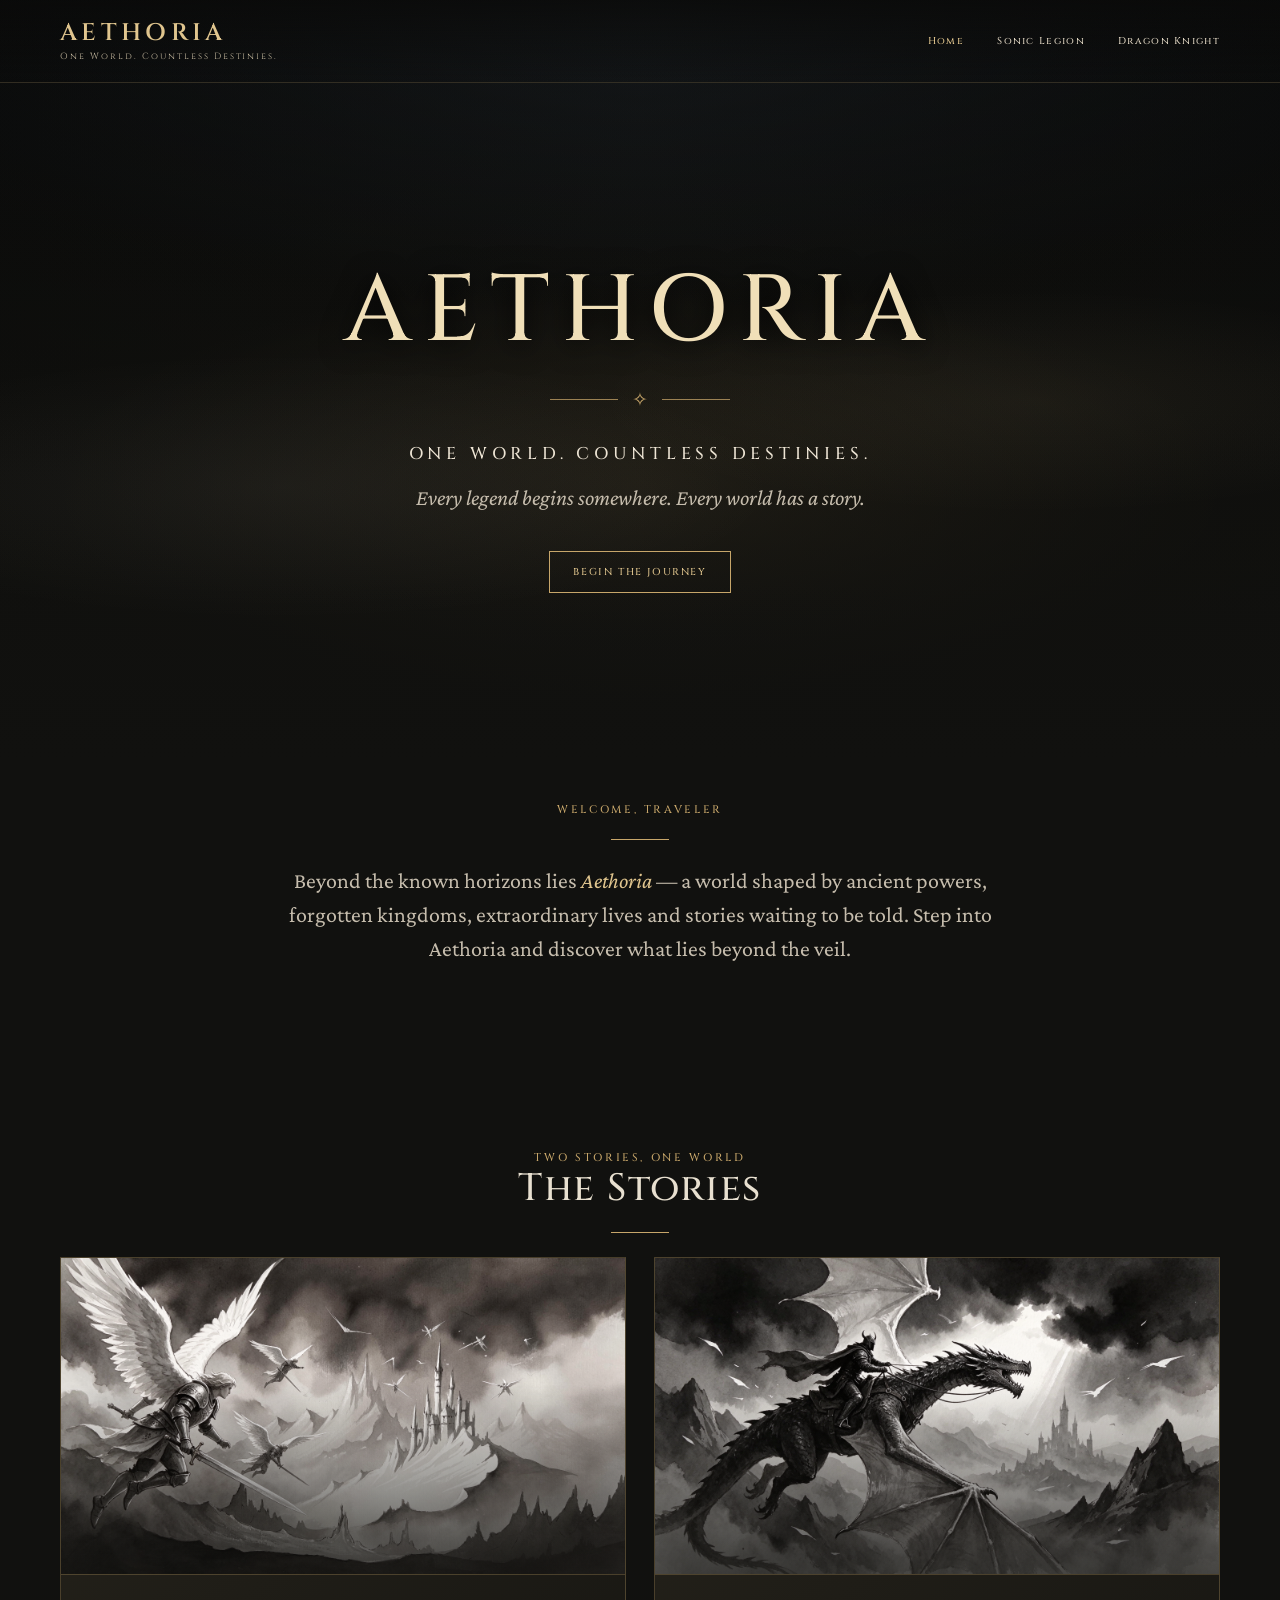
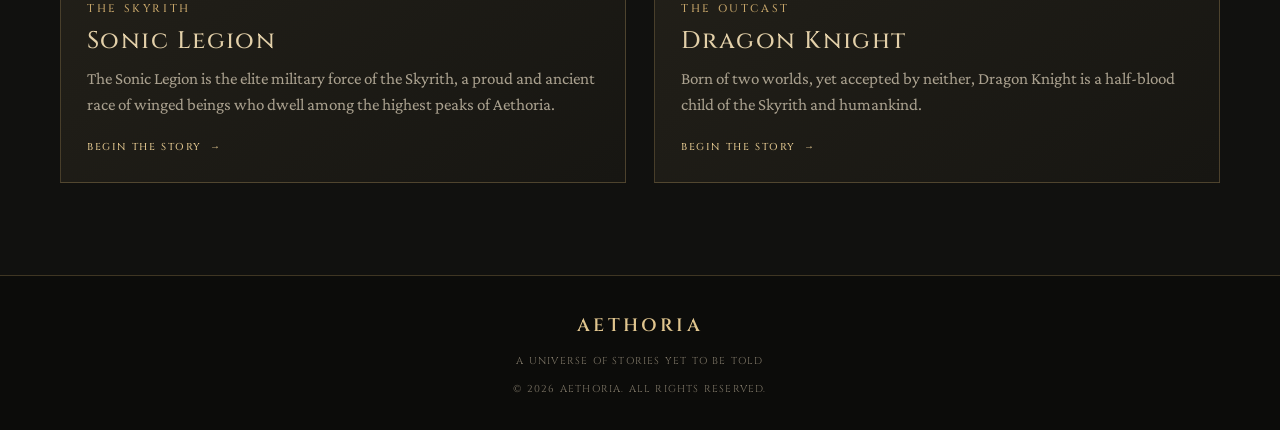
==== commit 2a76b48f: "Update Sonic Legion and Dragon Knight picture" ====
--- a/index.html
+++ b/index.html
@@ -5,6 +5,10 @@
   <meta name="viewport" content="width=device-width, initial-scale=1.0" />
   <meta name="description" content="Aethoria — an epic fantasy universe of stories, kingdoms, legends and forgotten mysteries." />
   <title>AETHORIA</title>
+  <link rel="icon" href="assets/icons/favicon.ico" sizes="any">
+  <link rel="icon" type="image/png" sizes="32x32" href="assets/icons/favicon-32x32.png">
+  <link rel="icon" type="image/png" sizes="16x16" href="assets/icons/favicon-16x16.png">
+  <link rel="apple-touch-icon" sizes="180x180" href="assets/icons/apple-touch-icon.png">
   <link rel="preconnect" href="https://fonts.googleapis.com">
   <link rel="preconnect" href="https://fonts.gstatic.com" crossorigin>
   <link href="https://fonts.googleapis.com/css2?family=Cinzel:wght@400;500;600;700&family=Crimson+Pro:wght@400;500;600&display=swap" rel="stylesheet">
@@ -59,7 +63,7 @@
         <div class="story-grid">
           <a class="story-card reveal" href="sonic-legion.html">
             <!-- Card image: set --art-image for .story-art--sonic in assets/style.css -->
-            <div class="story-art story-art--sonic"><span class="story-emblem" aria-hidden="true">♫</span></div>
+            <div class="story-art story-art--sonic" role="img" aria-label="Winged Skyrith warriors of the Sonic Legion flying over the mountain peaks"></div>
             <div class="story-body">
               <div class="eyebrow">The Skyrith</div>
               <h3>Sonic Legion</h3>
@@ -70,7 +74,7 @@
           </a>
           <a class="story-card reveal" href="dragon-knight.html">
             <!-- Card image: set --art-image for .story-art--dragon in assets/style.css -->
-            <div class="story-art story-art--dragon"><span class="story-emblem" aria-hidden="true">⚔</span></div>
+            <div class="story-art story-art--dragon" role="img" aria-label="Dragon Knight riding his dragon above the mountains"></div>
             <div class="story-body">
               <div class="eyebrow">The Outcast</div>
               <h3>Dragon Knight</h3>
--- a/assets/style.css
+++ b/assets/style.css
@@ -20,8 +20,8 @@
 .hero              { --hero-image: none; }   /* Home hero, e.g. url("../Images/hero-home.jpg") */
 .hero--sonic       { --hero-image: none; }   /* Sonic Legion page hero, e.g. url("../Images/sonic-legion-hero.jpg") */
 .hero--dragon      { --hero-image: none; }   /* Dragon Knight page hero, e.g. url("../Images/dragon-knight-hero.jpg") */
-.story-art--sonic  { --art-image: none; }    /* Sonic Legion card, e.g. url("../Images/sonic-legion.jpg") */
-.story-art--dragon { --art-image: none; }    /* Dragon Knight card, e.g. url("../Images/dragon-knight.jpg") */
+.story-art--sonic  { --art-image: url("images/characters/sonic-legion.png"); }    /* Sonic Legion card */
+.story-art--dragon { --art-image: url("images/characters/dragon-knight.png"); }   /* Dragon Knight card */
 
 * { box-sizing: border-box; }
 html { scroll-behavior: smooth; }
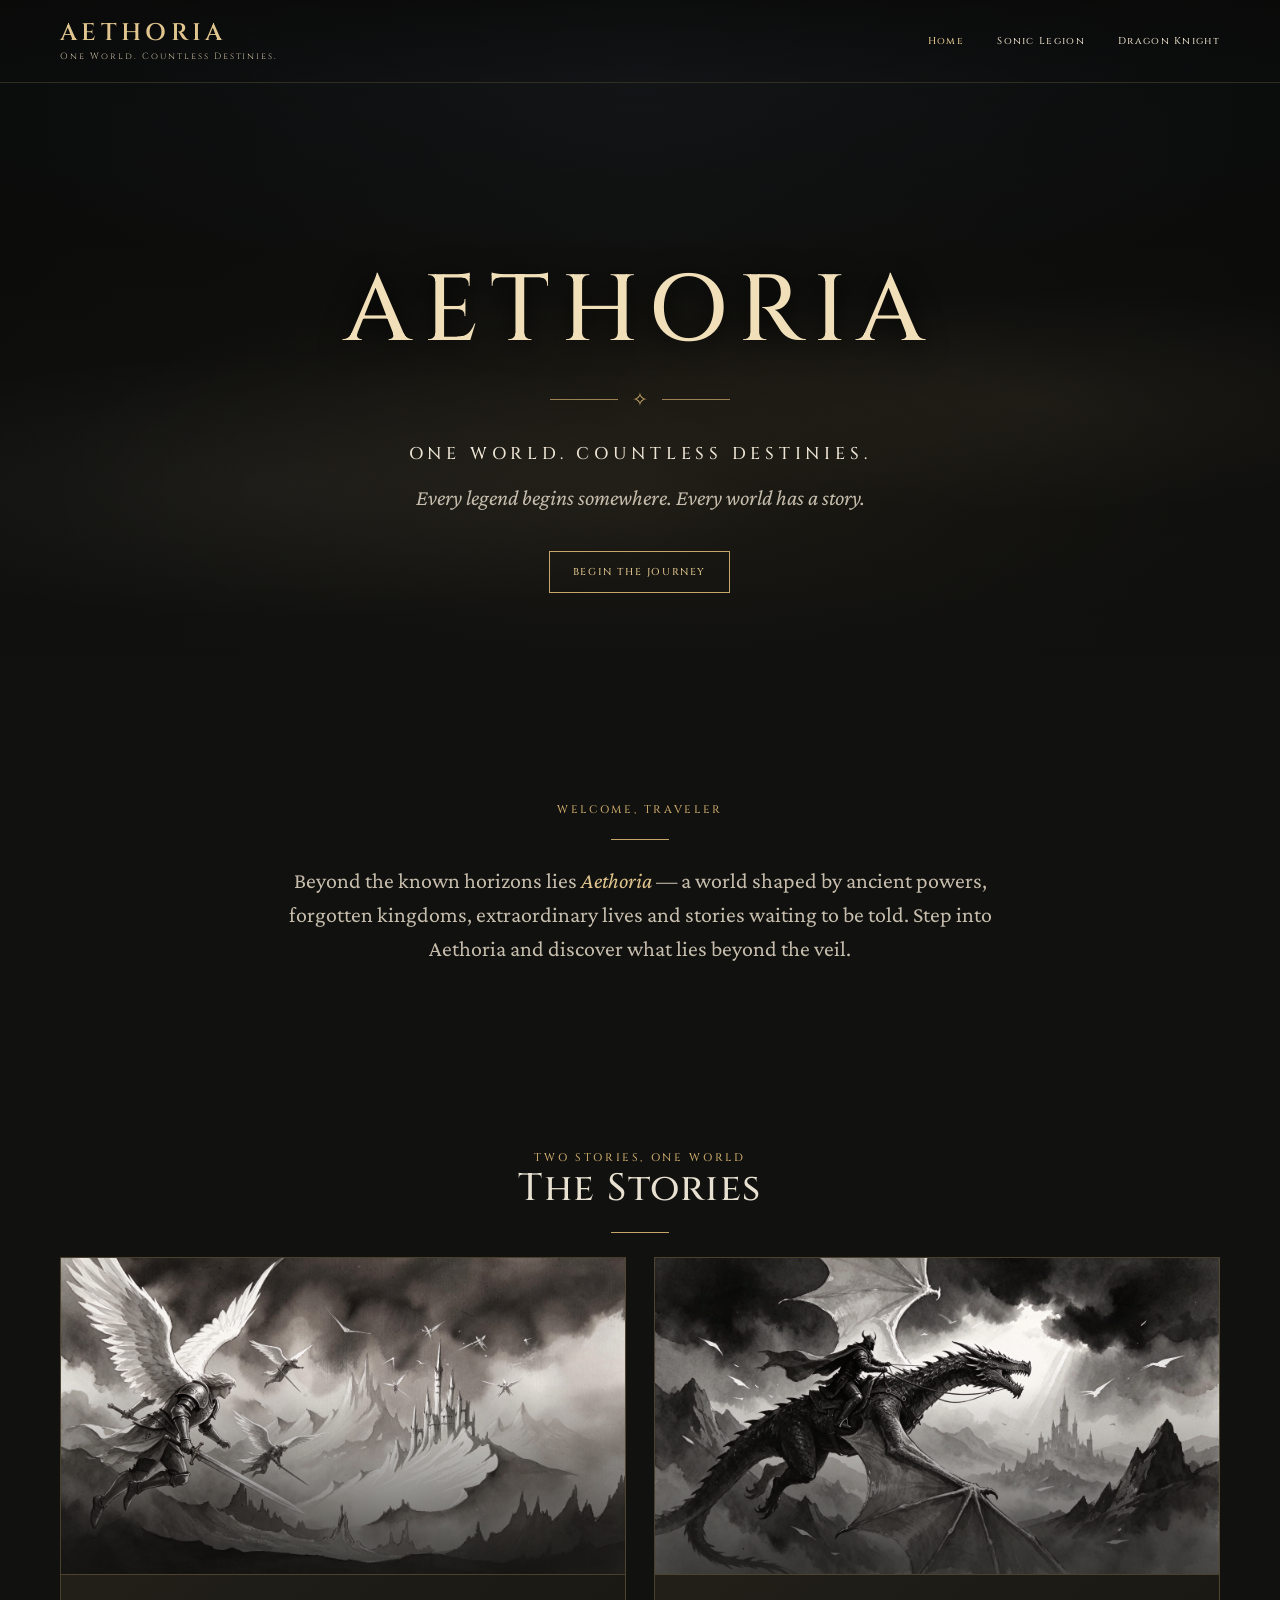
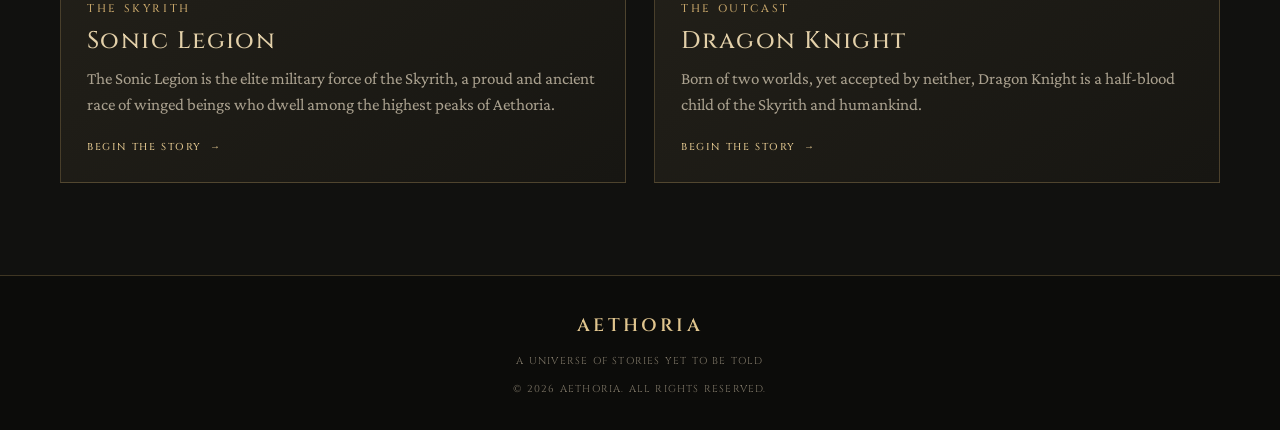
==== commit 1e4b609d: "Update google Tag" ====
--- a/index.html
+++ b/index.html
@@ -1,6 +1,13 @@
 <!DOCTYPE html>
 <html lang="en">
 <head>
+  <!-- Google Tag Manager -->
+  <script>(function(w,d,s,l,i){w[l]=w[l]||[];w[l].push({'gtm.start':
+  new Date().getTime(),event:'gtm.js'});var f=d.getElementsByTagName(s)[0],
+  j=d.createElement(s),dl=l!='dataLayer'?'&l='+l:'';j.async=true;j.src=
+  'https://www.googletagmanager.com/gtm.js?id='+i+dl;f.parentNode.insertBefore(j,f);
+  })(window,document,'script','dataLayer','GTM-55S8BMSV');</script>
+  <!-- End Google Tag Manager -->
   <meta charset="UTF-8" />
   <meta name="viewport" content="width=device-width, initial-scale=1.0" />
   <meta name="description" content="Aethoria — an epic fantasy universe of stories, kingdoms, legends and forgotten mysteries." />
@@ -17,6 +24,10 @@
   <script src="assets/main.js" defer></script>
 </head>
 <body>
+  <!-- Google Tag Manager (noscript) -->
+  <noscript><iframe src="https://www.googletagmanager.com/ns.html?id=GTM-55S8BMSV"
+  height="0" width="0" style="display:none;visibility:hidden"></iframe></noscript>
+  <!-- End Google Tag Manager (noscript) -->
   <header class="site-header">
     <div class="container nav">
       <a class="brand" href="index.html">AETHORIA<small>One World. Countless Destinies.</small></a>
